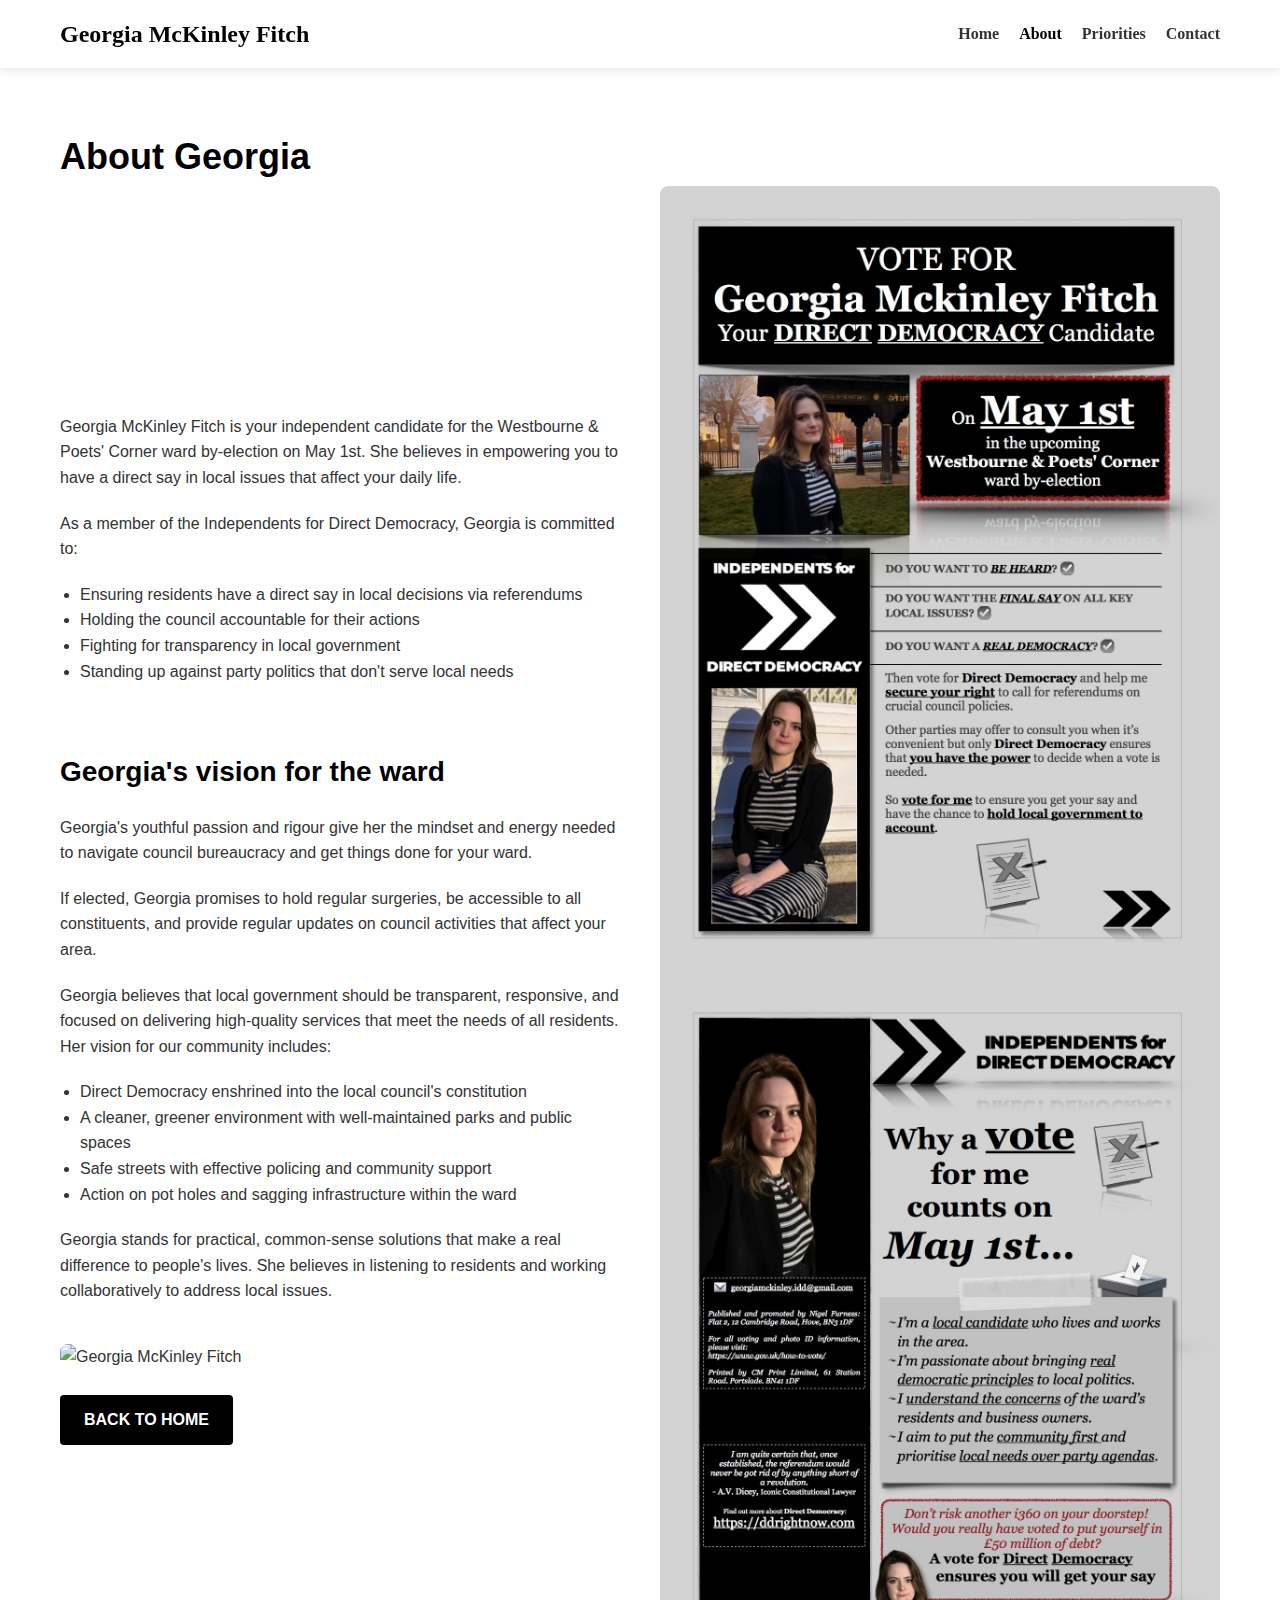
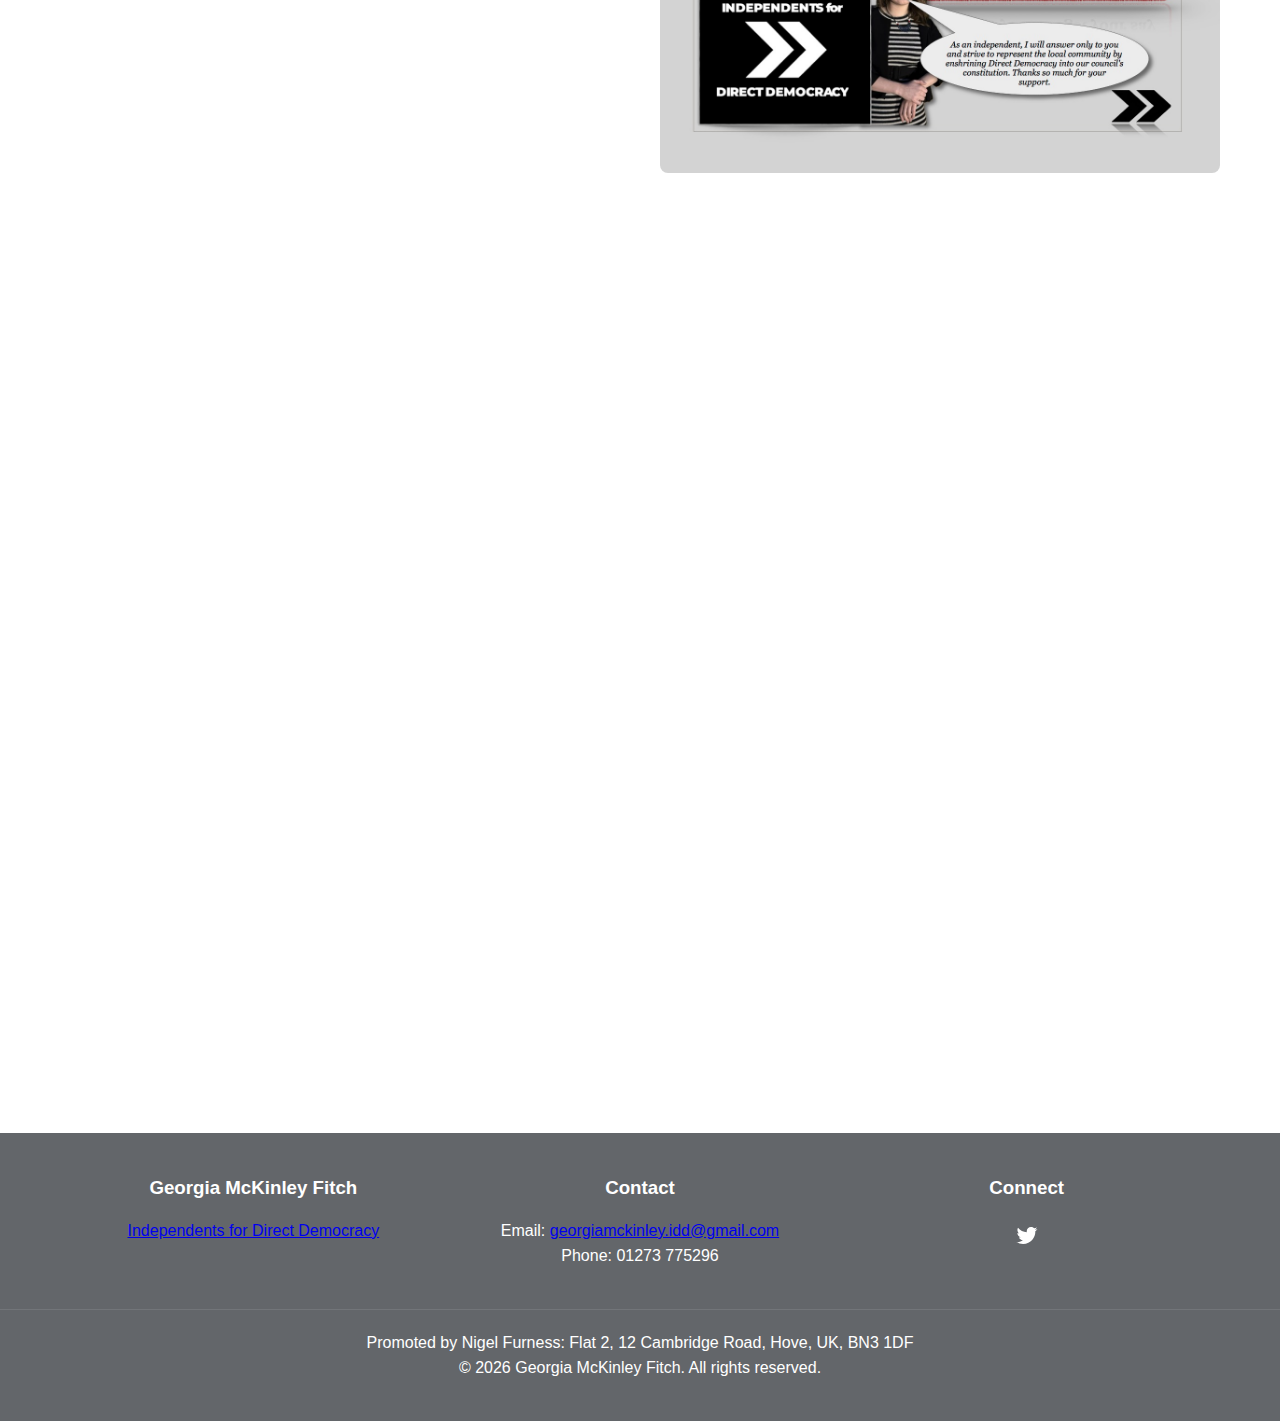
==== about.html @ 294ba66d "updates" ====
<head>
  <meta charset="UTF-8">
  <meta name="viewport" content="width=device-width, initial-scale=1.0">
  <title>About | Georgia McKinley Fitch</title>
  <link rel="icon" type="image/png" href="chevrons.png">
  <link rel="stylesheet" href="styles.css">
</head>
<body>
  <!-- Add overlay div for transition -->
  <div class="page-transition-overlay"></div>
  
  <header>
    <div class="container">
      <nav class="navbar">
        <a href="index.html" class="logo">Georgia McKinley Fitch</a>
        
        <button class="mobile-menu-btn" id="mobileMenuBtn">☰</button>
        
        <ul class="nav-links" id="navLinks">
          <li><a href="index.html">Home</a></li>
          <li><a href="about.html" class="active">About</a></li>
          <li><a href="priorities.html">Priorities</a></li>
          <li><a href="contact.html">Contact</a></li>
        </ul>
      </nav>
    </div>
  </header>

  <main>
    <section class="section">
      <div class="container">
        <h1 style="font-size: 36px; margin-bottom: 0px; color: var(--primary)">About Georgia</h1>
        
        <div class="about-grid">
          <div class="about-content" style="margin-bottom: 1000px">
            <p>Georgia McKinley Fitch is your independent candidate for the Westbourne & Poets' Corner ward by-election on May 1st. She believes in empowering you to have a direct say in local issues that affect your daily life.</p>
            
            <p>As a member of the Independents for Direct Democracy, Georgia is committed to:</p>
            
            <ul style="margin-left: 20px; margin-bottom: 20px;">
              <li>Ensuring residents have a direct say in local decisions via referendums</li>
              <li>Holding the council accountable for their actions</li>
              <li>Fighting for transparency in local government</li>
              <li>Standing up against party politics that don't serve local needs</li>
            </ul>

            <br>

            <h2 style="font-size: 28px; margin-top: 20px; color: var(--primary)">Georgia's vision for the ward</h2>
            
            <p>Georgia's youthful passion and rigour give her the mindset and energy needed to navigate council bureaucracy and get things done for your ward.</p>
            
            <p>If elected, Georgia promises to hold regular surgeries, be accessible to all constituents, and provide regular updates on council activities that affect your area.</p>

            <p>Georgia believes that local government should be transparent, responsive, and focused on delivering high-quality services that meet the needs of all residents. Her vision for our community includes:</p>
          
            <ul style="margin-left: 20px; margin-bottom: 20px">
              <li>Direct Democracy enshrined into the local council's constitution</li>
              <li>A cleaner, greener environment with well-maintained parks and public spaces</li>
              <li>Safe streets with effective policing and community support</li>
              <li>Action on pot holes and sagging infrastructure within the ward</li>

            </ul>
            
            <p>Georgia stands for practical, common-sense solutions that make a real difference to people's lives. She believes in listening to residents and working collaboratively to address local issues.</p>
            <img src="georgia2.png" alt="Georgia McKinley Fitch" style="max-width: 80%; border-radius: 8px; margin-top: 20px;">
            <br><br>
            <a href="index.html" class="btn">Back to Home</a>
          </div>
          
            <div class="about-image">
            <img src="IMG_0081.jpeg" alt="Georgia McKinley Fitch campaign poster" style="max-width: 100%; border-radius: 8px; margin-bottom: 900px">
          </div>
        </div>
      </div>
    </section>
  </main>

  <footer>
    <div class="footer-content">
      <div class="footer-section">
        <h3>Georgia McKinley Fitch</h3>
        <p><a href="https://www.4dd.uk" target="_blank" rel="noopener noreferrer">Independents for Direct Democracy</a></p>
      </div>
      
      <div class="footer-section">
        <h3>Contact</h3>
        <p>Email: <a href="mailto:georgiamckinley.idd@gmail.com">georgiamckinley.idd@gmail.com</a></p>
        <p>Phone: 01273 775296</p>
      </div>
      
      <div class="footer-section">
        <h3>Connect</h3>
        <div class="social-links">
          <a href="https://x.com/georgiamfitch" aria-label="Twitter">
            <svg viewBox="0 0 24 24" width="24" height="24">
              <path fill="currentColor" d="M22.46,6C21.69,6.35 20.86,6.58 20,6.69C20.88,6.16 21.56,5.32 21.88,4.31C21.05,4.81 20.13,5.16 19.16,5.36C18.37,4.5 17.26,4 16,4C13.65,4 11.73,5.92 11.73,8.29C11.73,8.63 11.77,8.96 11.84,9.27C8.28,9.09 5.11,7.38 3,4.79C2.63,5.42 2.42,6.16 2.42,6.94C2.42,8.43 3.17,9.75 4.33,10.5C3.62,10.5 2.96,10.3 2.38,10C2.38,10 2.38,10 2.38,10.03C2.38,12.11 3.86,13.85 5.82,14.24C5.46,14.34 5.08,14.39 4.69,14.39C4.42,14.39 4.15,14.36 3.89,14.31C4.43,16 6,17.26 7.89,17.29C6.43,18.45 4.58,19.13 2.56,19.13C2.22,19.13 1.88,19.11 1.54,19.07C3.44,20.29 5.7,21 8.12,21C16,21 20.33,14.46 20.33,8.79C20.33,8.6 20.33,8.42 20.32,8.23C21.16,7.63 21.88,6.87 22.46,6Z"/>
            </svg>
          </a>
        </div>
      </div>
    </div>
    
    <div class="footer-bottom">
      <p>Promoted by Nigel Furness: Flat 2, 12 Cambridge Road, Hove, UK, BN3 1DF</p>
      <p>&copy; <script>document.write(new Date().getFullYear())</script> Georgia McKinley Fitch. All rights reserved.</p>
    </div>
  </footer>

  <script>
    document.getElementById('mobileMenuBtn').addEventListener('click', function() {
      const navLinks = document.getElementById('navLinks');
      navLinks.classList.toggle('show');
    });

    document.addEventListener('DOMContentLoaded', function() {
      const links = document.querySelectorAll('a[href$=".html"]');
      const overlay = document.querySelector('.page-transition-overlay');
      const mainContent = document.querySelector('main');
      
      links.forEach(link => {
        link.addEventListener('click', function(e) {
          if (link.getAttribute('href') !== window.location.pathname.split('/').pop()) {
            e.preventDefault();
            const href = this.getAttribute('href');
            
            mainContent.classList.add('fade-out');
            overlay.classList.add('active');
            
            setTimeout(() => {
              window.location.href = href;
            }, 300); 
          }
        });
      });
    });
  </script>
</body>
</html>
---- styles.css ----
:root {
  --primary: #000; /* Changed to black */
  --primary-dark: #333; /* Dark gray for hover effects */
  --secondary: #63666a; /* Keep gray for footer background */
  --light-gray: #f5f5f5; /* Keep light gray for contrast */
  --white: #fff; /* Changed to white */
  --black: #333; /* Dark gray for text */
}

* {
  margin: 0;
  padding: 0;
  box-sizing: border-box;
  font-family: 'Source Sans Pro', Helvetica, Arial, sans-serif;
}

body {
  background-color: var(--white);
  color: var(--black);
  line-height: 1.6;
  font-family: Georgia, serif; /* Added Georgia font */
}

.container {
  width: 100%;
  max-width: 1200px;
  margin: 0 auto;
  padding: 0 20px;
}

.btn {
  display: inline-block;
  background-color: var(--primary);
  color: var(--white);
  padding: 12px 24px;
  border: none;
  border-radius: 4px;
  font-weight: bold;
  text-transform: uppercase;
  cursor: pointer;
  transition: background-color 0.3s ease;
  text-decoration: none;
}

.btn:hover {
  background-color: var(--primary-dark);
}

.section {
  padding: 60px 0;
}

.text-center {
  text-align: center;
}

/* Navigation */
header {
  background-color: var(--white);
  box-shadow: 0 2px 10px rgba(0, 0, 0, 0.1);
  position: sticky;
  top: 0;
  z-index: 100;
}

.navbar {
  display: flex;
  justify-content: space-between;
  align-items: center;
  padding: 15px 0;
}

.logo {
  font-size: 24px;
  font-weight: bold;
  color: var(--primary);
  text-decoration: none;
  font-family: Georgia, serif; /* Added Georgia font */
}

.nav-links {
  display: flex;
  list-style: none;
}

.nav-links li {
  margin-left: 20px;
}

.nav-links a {
  text-decoration: none;
  color: var(--black);
  font-weight: 600;
  transition: color 0.3s ease;
  font-family: Georgia, serif; /* Added Georgia font */
}

.nav-links a:hover,
.nav-links a.active {
  color: var(--primary);
}

.mobile-menu-btn {
  display: none;
  background: none;
  border: none;
  font-size: 24px;
  cursor: pointer;
  color: var(--black);
}

/* Hero Section */
.hero {
  background-color: var(--primary);
  color: var(--white);
  padding: 100px 0;
  text-align: center;
  background-image: linear-gradient(rgba(0, 0, 0, 0.85), rgba(0, 0, 0, 0.85)), url('IMG_0081.jpeg'); /* Changed to black with image */
  background-size: cover;
  background-position: center;
}

.hero h1 {
  font-size: 48px;
  margin-bottom: 20px;
}

.hero p {
  font-size: 20px;
  margin-bottom: 30px;
  max-width: 800px;
  margin-left: auto;
  margin-right: auto;
}

.hero-btn {
  background-color: var(--white);
  color: var(--primary);
  padding: 12px 30px;
  font-size: 18px;
}

.hero-btn:hover {
  background-color: var(--light-gray);
}

/* About Section */
.about-grid {
  display: grid;
  grid-template-columns: 1fr 1fr;
  gap: 40px;
  align-items: center;
  font-family: Georgia, serif; /* Added Georgia font */
}

.about-content h2 {
  font-size: 36px;
  margin-bottom: 20px;
  color: var(--primary);
}

.about-content p {
  margin-bottom: 20px;
}

.about-image {
  position: relative;
  overflow: hidden;
  border-radius: 8px;
  transition: transform 0.3s ease;
}

.about-image:hover {
  transform: scale(1.02);
}

/* Priorities Section */
.priorities {
  background-color: var(--light-gray);
}

.priorities h2 {
  font-size: 36px;
  margin-bottom: 40px;
  color: var(--primary);
}

.priorities-grid {
  display: grid;
  grid-template-columns: repeat(auto-fit, minmax(300px, 1fr));
  gap: 30px;
}

.priority-card {
  background-color: var(--white);
  padding: 30px;
  border-radius: 8px;
  box-shadow: 0 4px 12px rgba(0, 0, 0, 0.1);
  text-align: center;
}

.priority-card svg {
  width: 60px;
  height: 60px;
  margin-bottom: 20px;
  fill: var(--primary);
}

.priority-card h3 {
  font-size: 24px;
  margin-bottom: 15px;
}

/* Testimonials */
.testimonials h2 {
  font-size: 36px;
  margin-bottom: 40px;
  color: var(--primary);
}

.testimonial-grid {
  display: grid;
  grid-template-columns: repeat(auto-fit, minmax(300px, 1fr));
  gap: 30px;
}

.testimonial-card {
  background-color: var(--light-gray);
  padding: 30px;
  border-radius: 8px;
  box-shadow: 0 4px 12px rgba(0, 0, 0, 0.1);
}

.testimonial-card p {
  font-style: italic;
  margin-bottom: 20px;
}

.testimonial-author {
  font-weight: bold;
}

/* Contact Section */
.contact {
  background-color: var(--light-gray);
}

.contact h2 {
  font-size: 36px;
  margin-bottom: 40px;
  color: var(--primary);
}

.contact-form {
  max-width: 600px;
  margin: 0 auto;
}

.form-group {
  margin-bottom: 20px;
}

.form-group label {
  display: block;
  margin-bottom: 8px;
  font-weight: 600;
}

.form-group input,
.form-group textarea {
  width: 100%;
  padding: 12px;
  border: 1px solid #ddd;
  border-radius: 4px;
  font-size: 16px;
}

.form-group textarea {
  min-height: 150px;
  resize: vertical;
}

/* Footer */
footer {
  background-color: var(--secondary);
  color: var(--white);
  padding: 40px 0;
  text-align: center;
}

.footer-content {
  display: flex;
  justify-content: space-between;
  flex-wrap: wrap;
  max-width: 1200px;
  margin: 0 auto;
  padding: 0 20px;
}

.footer-section {
  flex: 1;
  min-width: 250px;
  margin-bottom: 20px;
}

.footer-section h3 {
  margin-bottom: 15px;
}

.social-links {
  display: flex;
  justify-content: center;
  gap: 15px;
  margin-top: 20px;
}

.social-links a {
  color: var(--white);
  font-size: 20px;
  transition: color 0.3s ease;
}

.social-links a:hover {
  color: var(--primary);
}

.footer-bottom {
  margin-top: 20px;
  padding-top: 20px;
  border-top: 1px solid rgba(255, 255, 255, 0.1);
}

/* Add page transition styles */
.page-transition-overlay {
  position: fixed;
  top: 0;
  left: 0;
  width: 100%;
  height: 100%;
  background-color: var(--primary);
  opacity: 0;
  pointer-events: none;
  z-index: 1000;
  transition: opacity 0.3s ease-in-out;
}

.page-transition-overlay.active {
  opacity: 1;
}

main {
  opacity: 1;
  transition: opacity 0.3s ease-in-out;
}

main.fade-out {
  opacity: 0;
}

/* Media Queries */
@media (max-width: 768px) {
  .about-grid {
    grid-template-columns: 1fr;
  }
  
  .about-image {
    order: -1;
  }
  
  .nav-links {
    display: none;
    flex-direction: column;
    position: absolute;
    top: 70px;
    left: 0;
    right: 0;
    background-color: var(--white);
    box-shadow: 0 10px 10px rgba(0, 0, 0, 0.1);
    padding: 20px;
  }
  
  .nav-links.show {
    display: flex;
  }
  
  .nav-links li {
    margin: 10px 0;
  }
  
  .mobile-menu-btn {
    display: block;
  }
  
  .hero {
    padding: 60px 0;
  }
  
  .hero h1 {
    font-size: 36px;
  }
  
  .hero p {
    font-size: 18px;
  }
}
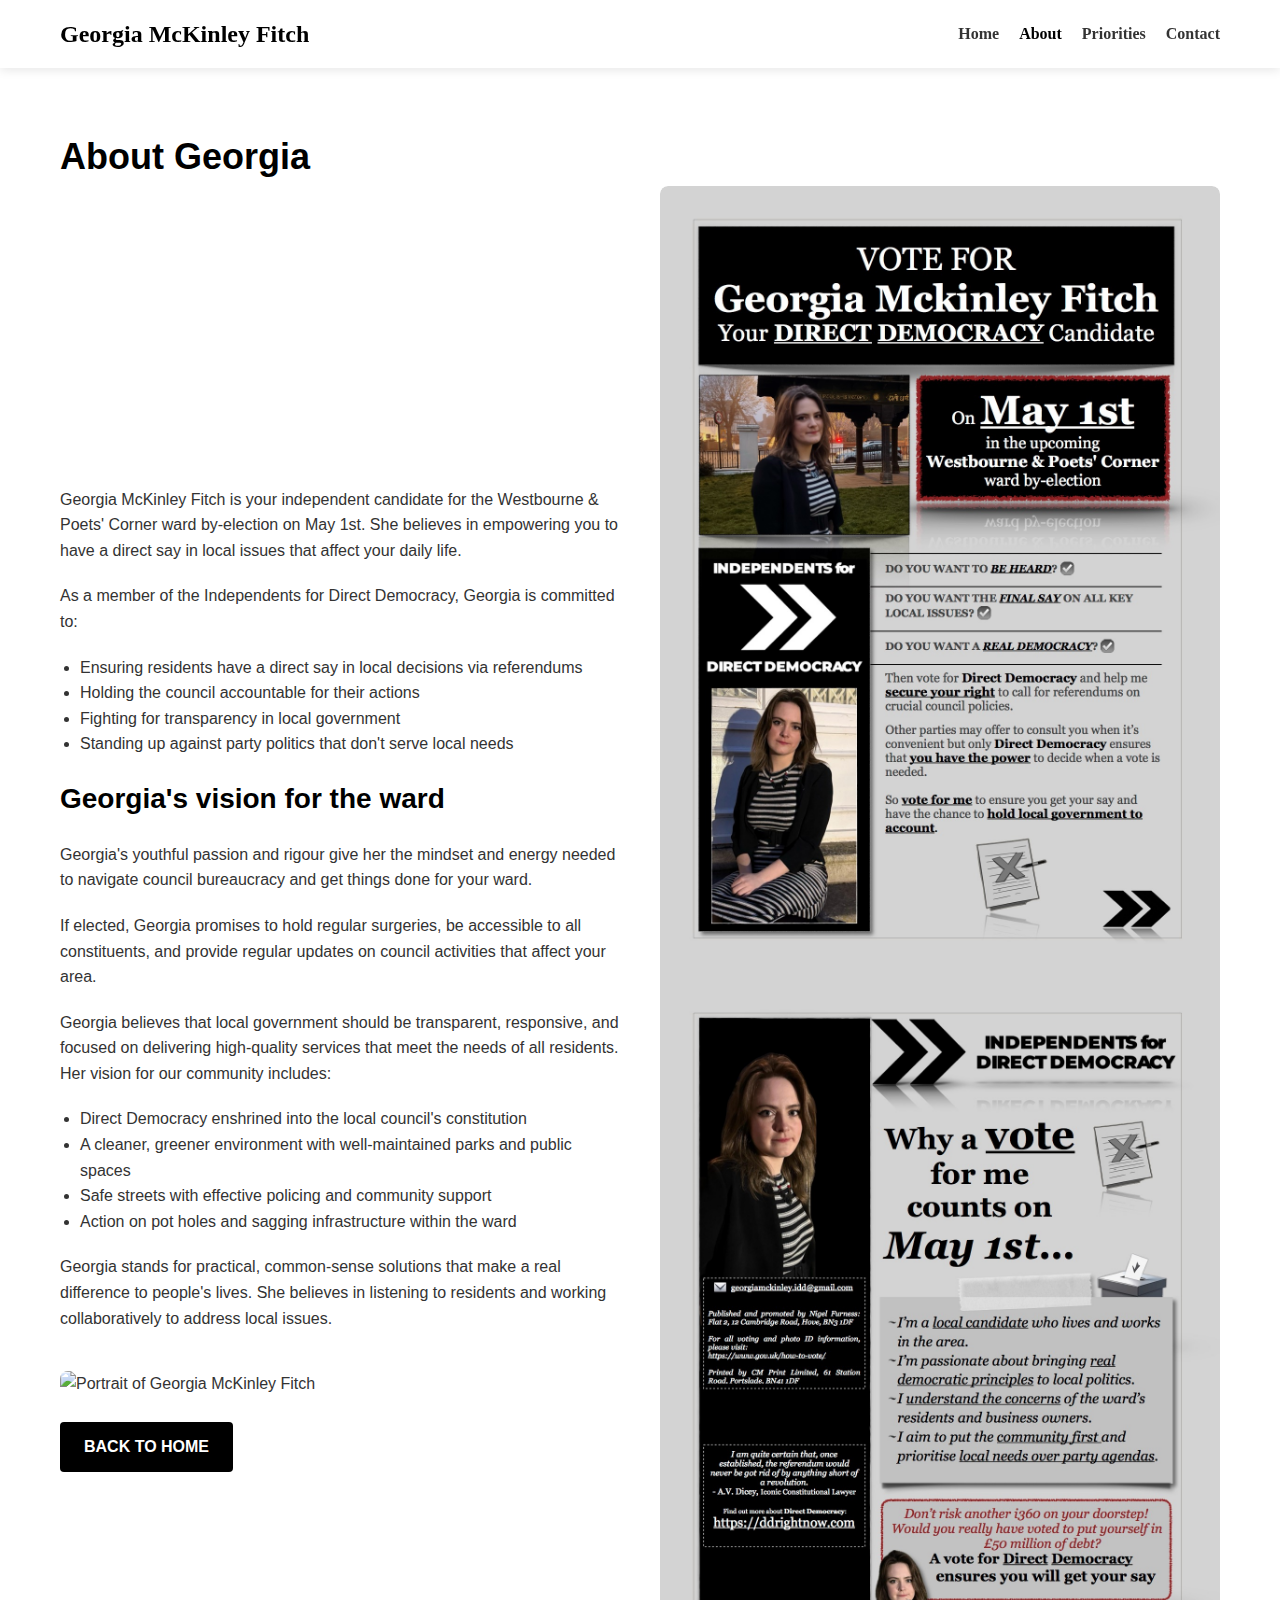
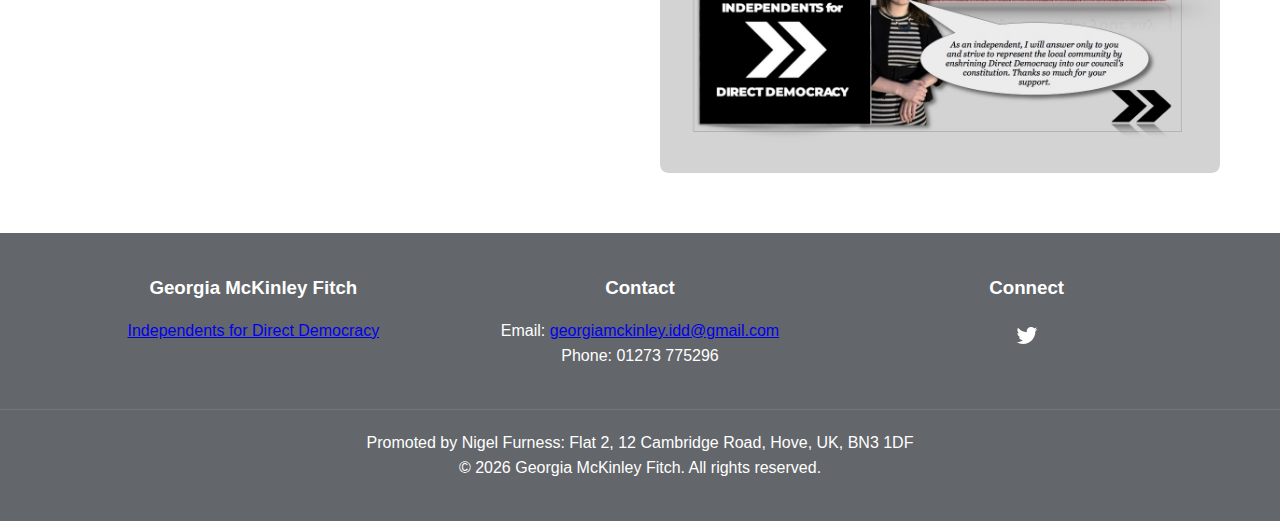
==== commit 55cd4591: "seo stuff" ====
--- a/about.html
+++ b/about.html
@@ -4,6 +4,13 @@
   <title>About | Georgia McKinley Fitch</title>
   <link rel="icon" type="image/png" href="chevrons.png">
   <link rel="stylesheet" href="styles.css">
+  <meta name="description" content="Learn about Georgia McKinley Fitch, your independent candidate for the Westbourne & Poets' Corner ward by-election. Discover her vision and commitment to direct democracy.">
+  <meta name="keywords" content="Georgia McKinley Fitch, About, Independent Candidate, Westbourne, Poets' Corner, Direct Democracy, Local Government">
+  <meta property="og:title" content="About Georgia McKinley Fitch">
+  <meta property="og:description" content="Learn about Georgia McKinley Fitch, your independent candidate for the Westbourne & Poets' Corner ward by-election. Discover her vision and commitment to direct democracy.">
+  <meta property="og:image" content="georgia2.png">
+  <meta property="og:url" content="https://www.voteforgeorgia.info/about.html">
+  <link rel="canonical" href="https://www.voteforgeorgia.info/about.html">
 </head>
 <body>
   <!-- Add overlay div for transition -->
@@ -32,44 +39,33 @@
         <h1 style="font-size: 36px; margin-bottom: 0px; color: var(--primary)">About Georgia</h1>
         
         <div class="about-grid">
-          <div class="about-content" style="margin-bottom: 1000px">
+          <div class="about-content">
             <p>Georgia McKinley Fitch is your independent candidate for the Westbourne & Poets' Corner ward by-election on May 1st. She believes in empowering you to have a direct say in local issues that affect your daily life.</p>
-            
             <p>As a member of the Independents for Direct Democracy, Georgia is committed to:</p>
-            
             <ul style="margin-left: 20px; margin-bottom: 20px;">
               <li>Ensuring residents have a direct say in local decisions via referendums</li>
               <li>Holding the council accountable for their actions</li>
               <li>Fighting for transparency in local government</li>
               <li>Standing up against party politics that don't serve local needs</li>
             </ul>
-
-            <br>
-
             <h2 style="font-size: 28px; margin-top: 20px; color: var(--primary)">Georgia's vision for the ward</h2>
-            
             <p>Georgia's youthful passion and rigour give her the mindset and energy needed to navigate council bureaucracy and get things done for your ward.</p>
-            
             <p>If elected, Georgia promises to hold regular surgeries, be accessible to all constituents, and provide regular updates on council activities that affect your area.</p>
-
             <p>Georgia believes that local government should be transparent, responsive, and focused on delivering high-quality services that meet the needs of all residents. Her vision for our community includes:</p>
-          
             <ul style="margin-left: 20px; margin-bottom: 20px">
               <li>Direct Democracy enshrined into the local council's constitution</li>
               <li>A cleaner, greener environment with well-maintained parks and public spaces</li>
               <li>Safe streets with effective policing and community support</li>
               <li>Action on pot holes and sagging infrastructure within the ward</li>
-
             </ul>
-            
             <p>Georgia stands for practical, common-sense solutions that make a real difference to people's lives. She believes in listening to residents and working collaboratively to address local issues.</p>
-            <img src="georgia2.png" alt="Georgia McKinley Fitch" style="max-width: 80%; border-radius: 8px; margin-top: 20px;">
+            <img src="georgia2.png" alt="Portrait of Georgia McKinley Fitch" style="max-width: 80%; border-radius: 8px; margin-top: 20px;">
             <br><br>
             <a href="index.html" class="btn">Back to Home</a>
           </div>
           
             <div class="about-image">
-            <img src="IMG_0081.jpeg" alt="Georgia McKinley Fitch campaign poster" style="max-width: 100%; border-radius: 8px; margin-bottom: 900px">
+            <img src="IMG_0081.jpeg" alt="Campaign poster for Georgia McKinley Fitch" style="max-width: 100%; border-radius: 8px;">
           </div>
         </div>
       </div>
